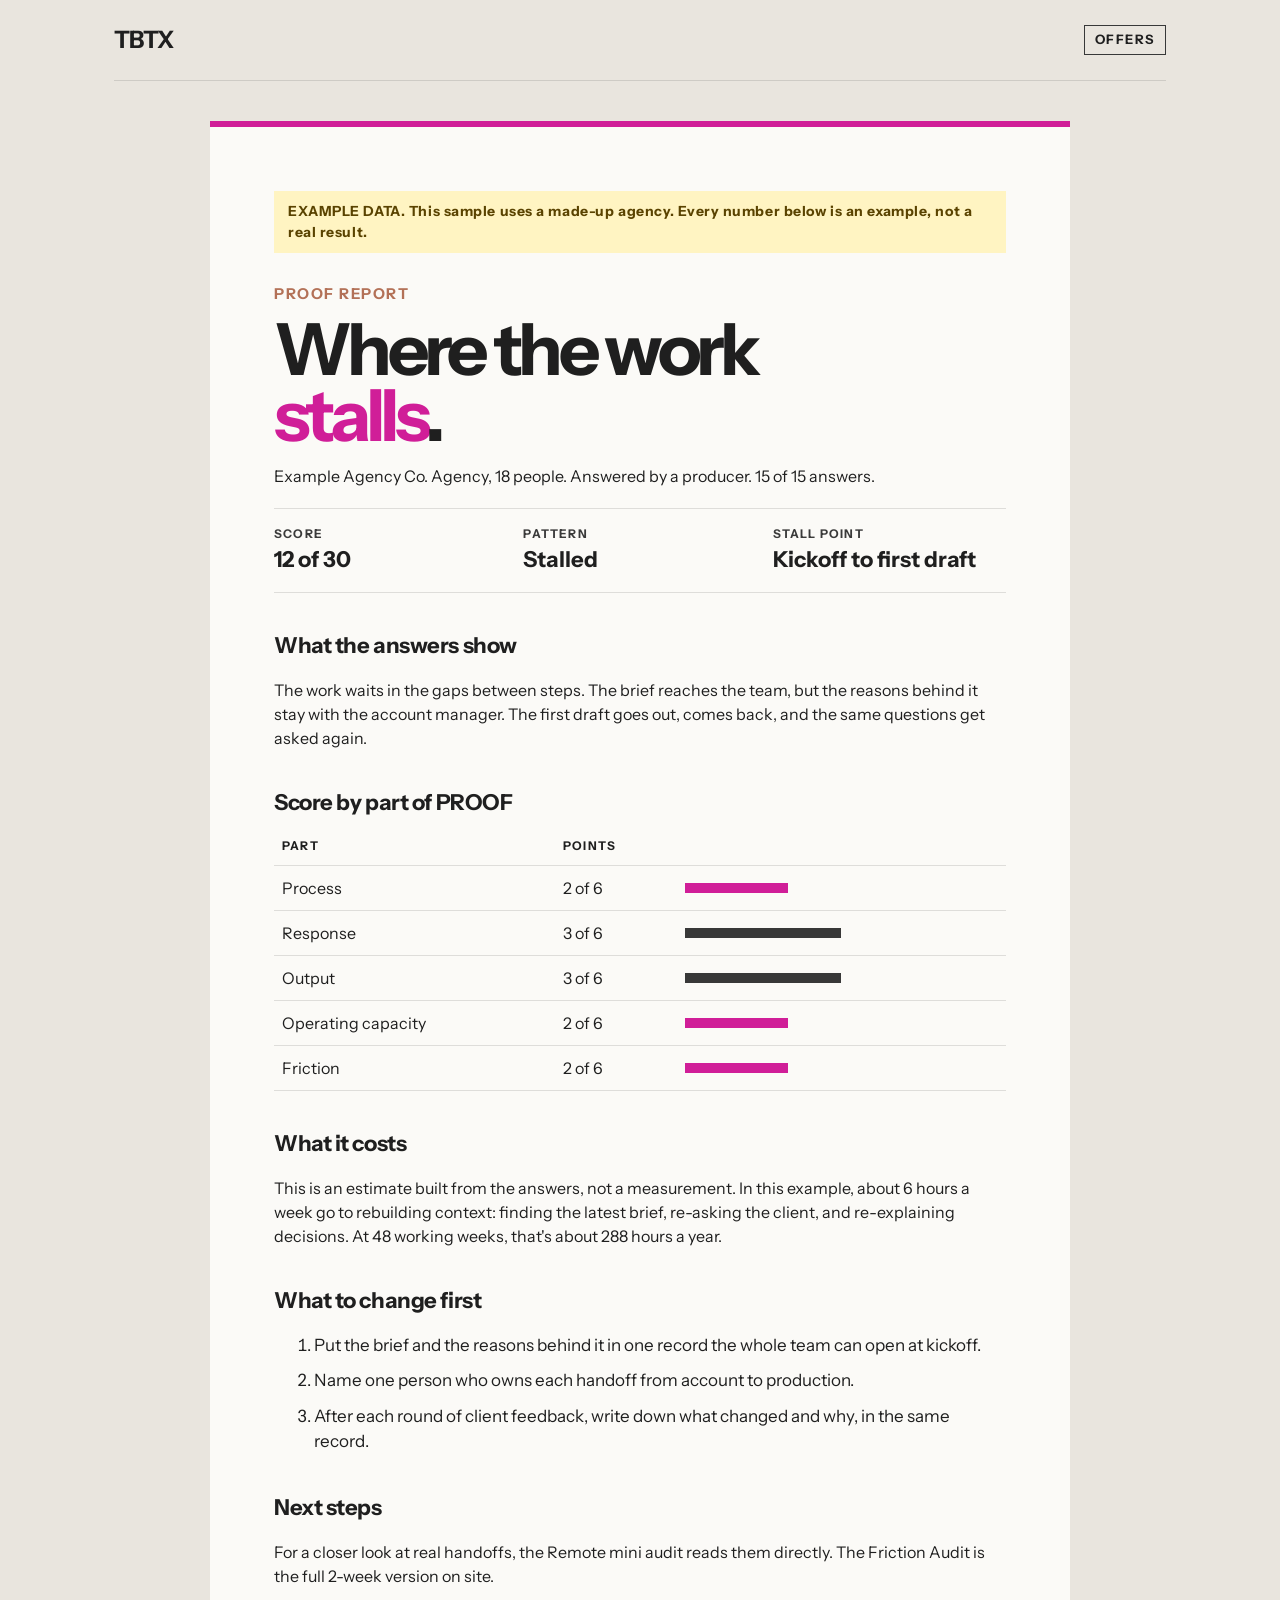
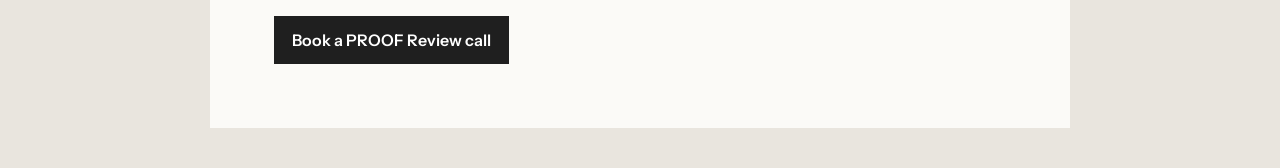
==== sample-report.html @ 3f9a180b "Live backup 2026-10-23 with HANDOFF.md" ====
<!doctype html><html lang="en"><head><meta charset="utf-8"><meta name="viewport" content="width=device-width,initial-scale=1"><title>Sample PROOF report · TBTX</title><link rel="stylesheet" href="style.css"></head><body><div class="wrap">
<div class="bar"><b>TBTX</b><span><a href="/offers/">Offers</a></span></div>
<div class="rep">
<div class="ex">EXAMPLE DATA. This sample uses a made-up agency. Every number below is an example, not a real result.</div>
<div class="no">PROOF REPORT</div>
<h1>Where the work <span class="k">stalls</span>.</h1>
<p>Example Agency Co. Agency, 18 people. Answered by a producer. 15 of 15 answers.</p>
<div class="meta"><div><small>Score</small><strong>12 of 30</strong></div><div><small>Pattern</small><strong>Stalled</strong></div><div><small>Stall point</small><strong>Kickoff to first draft</strong></div></div>

<h3>What the answers show</h3>
<p>The work waits in the gaps between steps. The brief reaches the team, but the reasons behind it stay with the account manager. The first draft goes out, comes back, and the same questions get asked again.</p>

<h3>Score by part of PROOF</h3>
<table><tr><th>Part</th><th>Points</th><th style="width:45%"></th></tr>
<tr><td>Process</td><td>2 of 6</td><td><div class="barv lo" style="width:33%"></div></td></tr>
<tr><td>Response</td><td>3 of 6</td><td><div class="barv" style="width:50%"></div></td></tr>
<tr><td>Output</td><td>3 of 6</td><td><div class="barv" style="width:50%"></div></td></tr>
<tr><td>Operating capacity</td><td>2 of 6</td><td><div class="barv lo" style="width:33%"></div></td></tr>
<tr><td>Friction</td><td>2 of 6</td><td><div class="barv lo" style="width:33%"></div></td></tr></table>

<h3>What it costs</h3>
<p>This is an estimate built from the answers, not a measurement. In this example, about 6 hours a week go to rebuilding context: finding the latest brief, re-asking the client, and re-explaining decisions. At 48 working weeks, that's about 288 hours a year.</p>

<h3>What to change first</h3>
<ol class="do"><li>Put the brief and the reasons behind it in one record the whole team can open at kickoff.</li><li>Name one person who owns each handoff from account to production.</li><li>After each round of client feedback, write down what changed and why, in the same record.</li></ol>

<h3>Next steps</h3>
<p>For a closer look at real handoffs, the Remote mini audit reads them directly. The Friction Audit is the full 2-week version on site.</p>
<a class="btn" href="https://calendar.app.google/GUyyj5aXpiarDWpg6" target="_blank" rel="noopener">Book a PROOF Review call</a>
</div></div></body></html>
---- style.css ----
@import url('https://fonts.googleapis.com/css2?family=Instrument+Sans:wght@400;500;600;700;800&display=swap');
:root{--bg:#E9E5DE;--ink:#1F1F1F;--sub:#3A3A3A;--line:#1F1F1F22;--m:#d01e98;--c:#b37157;--t:#69f2c4;--g:#383838}
*{box-sizing:border-box}body{margin:0;background:var(--bg);color:var(--ink);font-family:"Instrument Sans",Helvetica,Arial,sans-serif;line-height:1.5}
.wrap{max-width:1180px;margin:0 auto;padding:0 clamp(20px,5vw,64px)}
.bar{display:flex;justify-content:space-between;align-items:center;padding:22px 0;border-bottom:1px solid var(--line);font-weight:700}
.bar b{font-size:24px;letter-spacing:-.05em}.bar span{font-size:13px;letter-spacing:.12em;text-transform:uppercase;border:1px solid var(--g);padding:4px 10px}
h1{font-size:clamp(52px,8.5vw,128px);line-height:.92;letter-spacing:-.065em;margin:80px 0 24px;max-width:11ch;font-weight:800}
h2{font-size:clamp(30px,4vw,54px);letter-spacing:-.045em;line-height:1;margin:0 0 14px}
.k{color:var(--m)}.lede{font-size:clamp(19px,1.8vw,24px);max-width:40ch;color:var(--sub);margin:0 0 70px}
.step{display:grid;grid-template-columns:90px 1fr 300px;gap:30px;padding:44px 0;border-top:1px solid var(--line)}
.no{font-size:15px;font-weight:700;color:var(--c);letter-spacing:.1em}
.step p{margin:0 0 10px;color:var(--sub);font-size:18px;max-width:52ch}
.side{border-left:3px solid var(--g);padding-left:18px;font-size:16px}
.price{font-size:30px;font-weight:700;letter-spacing:-.03em}.ph{display:inline-block;font-size:12px;font-weight:700;letter-spacing:.08em;text-transform:uppercase;background:#fff4c2;color:#5a4300;padding:2px 8px;margin:4px 0 10px}
.btn{display:inline-block;margin-top:12px;background:var(--ink);color:#fff;text-decoration:none;padding:12px 18px;font-weight:600}
.btn.alt{background:transparent;color:var(--ink);border:2px solid var(--ink)}
.next{font-size:15px;margin-top:10px}.next b{color:var(--m)}
.big{background:#1F1F1F;color:#F4F1EA;padding:60px clamp(24px,4vw,56px);margin:60px 0}
.big p{color:#E6E1D8;font-size:18px;max-width:60ch}.big .btn{background:#F4F1EA;color:#1F1F1F}.big .btn.alt{background:transparent;color:#F4F1EA;border-color:#F4F1EA}
.big .no{color:var(--t)}
footer{padding:40px 0 70px;font-size:14px;border-top:1px solid var(--line);color:var(--sub)}
.flow{display:flex;flex-wrap:nowrap;gap:8px;margin:0 0 50px;font-weight:600;font-size:14px;line-height:1.2}.flow i{font-style:normal;border:1px solid var(--g);padding:8px 10px;flex:1 1 0;display:flex;align-items:center;justify-content:center;text-align:center;min-height:54px}.flow i.on{border-color:var(--m);color:var(--m)}
@media(max-width:860px){.step{grid-template-columns:1fr;gap:12px}}
/* report */
.rep{background:#FBFAF7;max-width:860px;margin:40px auto;padding:clamp(28px,5vw,64px);border-top:6px solid var(--m)}
.ex{background:#fff4c2;color:#5a4300;font-weight:700;padding:10px 14px;margin-bottom:30px;font-size:14px;letter-spacing:.04em}
.rep h1{font-size:clamp(40px,6vw,72px);margin:10px 0 16px}.rep h3{font-size:22px;letter-spacing:-.02em;margin:36px 0 8px}
.meta{display:grid;grid-template-columns:repeat(3,1fr);gap:16px;border-top:1px solid var(--line);border-bottom:1px solid var(--line);padding:16px 0;margin:20px 0}
.meta small{display:block;font-size:12px;letter-spacing:.1em;text-transform:uppercase;color:var(--sub);font-weight:700}.meta strong{font-size:22px}
table{width:100%;border-collapse:collapse;font-size:16px}td,th{text-align:left;padding:10px 8px;border-bottom:1px solid var(--line)}th{font-size:12px;letter-spacing:.1em;text-transform:uppercase}
.barv{height:10px;background:var(--g)}.barv.lo{background:var(--m)}
ol.do li{margin-bottom:10px;font-size:17px}

.fmt{font-weight:600;margin-bottom:6px}.big .btn{margin-right:10px}
@media(max-width:860px){.flow{flex-wrap:wrap}.flow i{flex:1 1 40%}}
.btn.buy{background:#d01e98;color:#fff}.side .btn{margin-right:8px}
.bar a{color:inherit;text-decoration:none}.bar span{display:flex;gap:6px;align-items:center}


/* Context Keystones (mobile first) */
.ks-offer{padding:40px 0 10px}
.ks-kicker{font-size:13px;font-weight:700;letter-spacing:.14em;text-transform:uppercase;color:var(--m);margin:0 0 14px}
.ks-offer h1{font-size:clamp(36px,9vw,96px);max-width:16ch;margin:0 0 22px}
.ks-offer .lede{margin:0 0 40px}
.ks-grid{display:grid;grid-template-columns:1fr;gap:0}
.ks-part{border-top:1px solid var(--line);padding:24px 0}
.ks-part p{margin:0;color:var(--sub);font-size:18px;max-width:52ch}
.ks-part h2{margin:6px 0 10px}
.ks-sum{font-size:clamp(19px,2vw,24px);max-width:48ch;margin:30px 0 20px;border-top:1px solid var(--line);padding-top:30px}
.ks-bridge{font-size:18px;color:var(--sub);max-width:52ch;margin:0 0 26px}
.ks-payoff{font-size:clamp(34px,6vw,64px);font-weight:800;letter-spacing:-.05em;line-height:1;margin:0 0 6px}
.ks-back{font-weight:600;margin:0 0 40px}
.ks-buy{border-left:3px solid var(--g);padding-left:18px;margin:0 0 20px;max-width:560px}
.ks-how{font-size:17px;color:var(--sub);margin:0 0 18px}
.ks-price p{margin:0}
.ks-label{font-size:13px;font-weight:700;letter-spacing:.12em;text-transform:uppercase;color:var(--c)}
.ks-amount{font-size:34px;font-weight:800;letter-spacing:-.04em;line-height:1.1}
.ks-amount s{font-size:22px;font-weight:600;color:var(--sub);text-decoration-thickness:2px}
.ks-once{font-size:16px;font-weight:600;letter-spacing:0;color:var(--sub)}
.ks-terms{font-size:16px;font-weight:600}
.ks-left{font-size:15px;color:var(--m);font-weight:700;margin-top:4px!important}
.ks-buy .btn{margin-right:8px}
@media(min-width:860px){.ks-offer{padding-top:70px}.ks-grid{grid-template-columns:1fr 1fr;column-gap:48px}}
@media(max-width:420px){.ks-buy .btn{display:block;text-align:center;margin-right:0}}
.tiers{display:grid;grid-template-columns:1fr;gap:0;margin:30px 0 20px}
.tier{border-top:1px solid var(--line);padding:30px 0}
.tier h2{margin:6px 0 12px}
.tier p{color:var(--sub);font-size:18px;max-width:52ch;margin:0 0 12px}
.tier .tier-how{font-size:16px}
.tier .tier-price{color:inherit;font-size:17px;font-weight:700;margin:18px 0 14px}
@media(min-width:860px){.tiers{grid-template-columns:1fr 1fr;column-gap:48px}}
@media(max-width:420px){.tier .btn{display:block;text-align:center}}
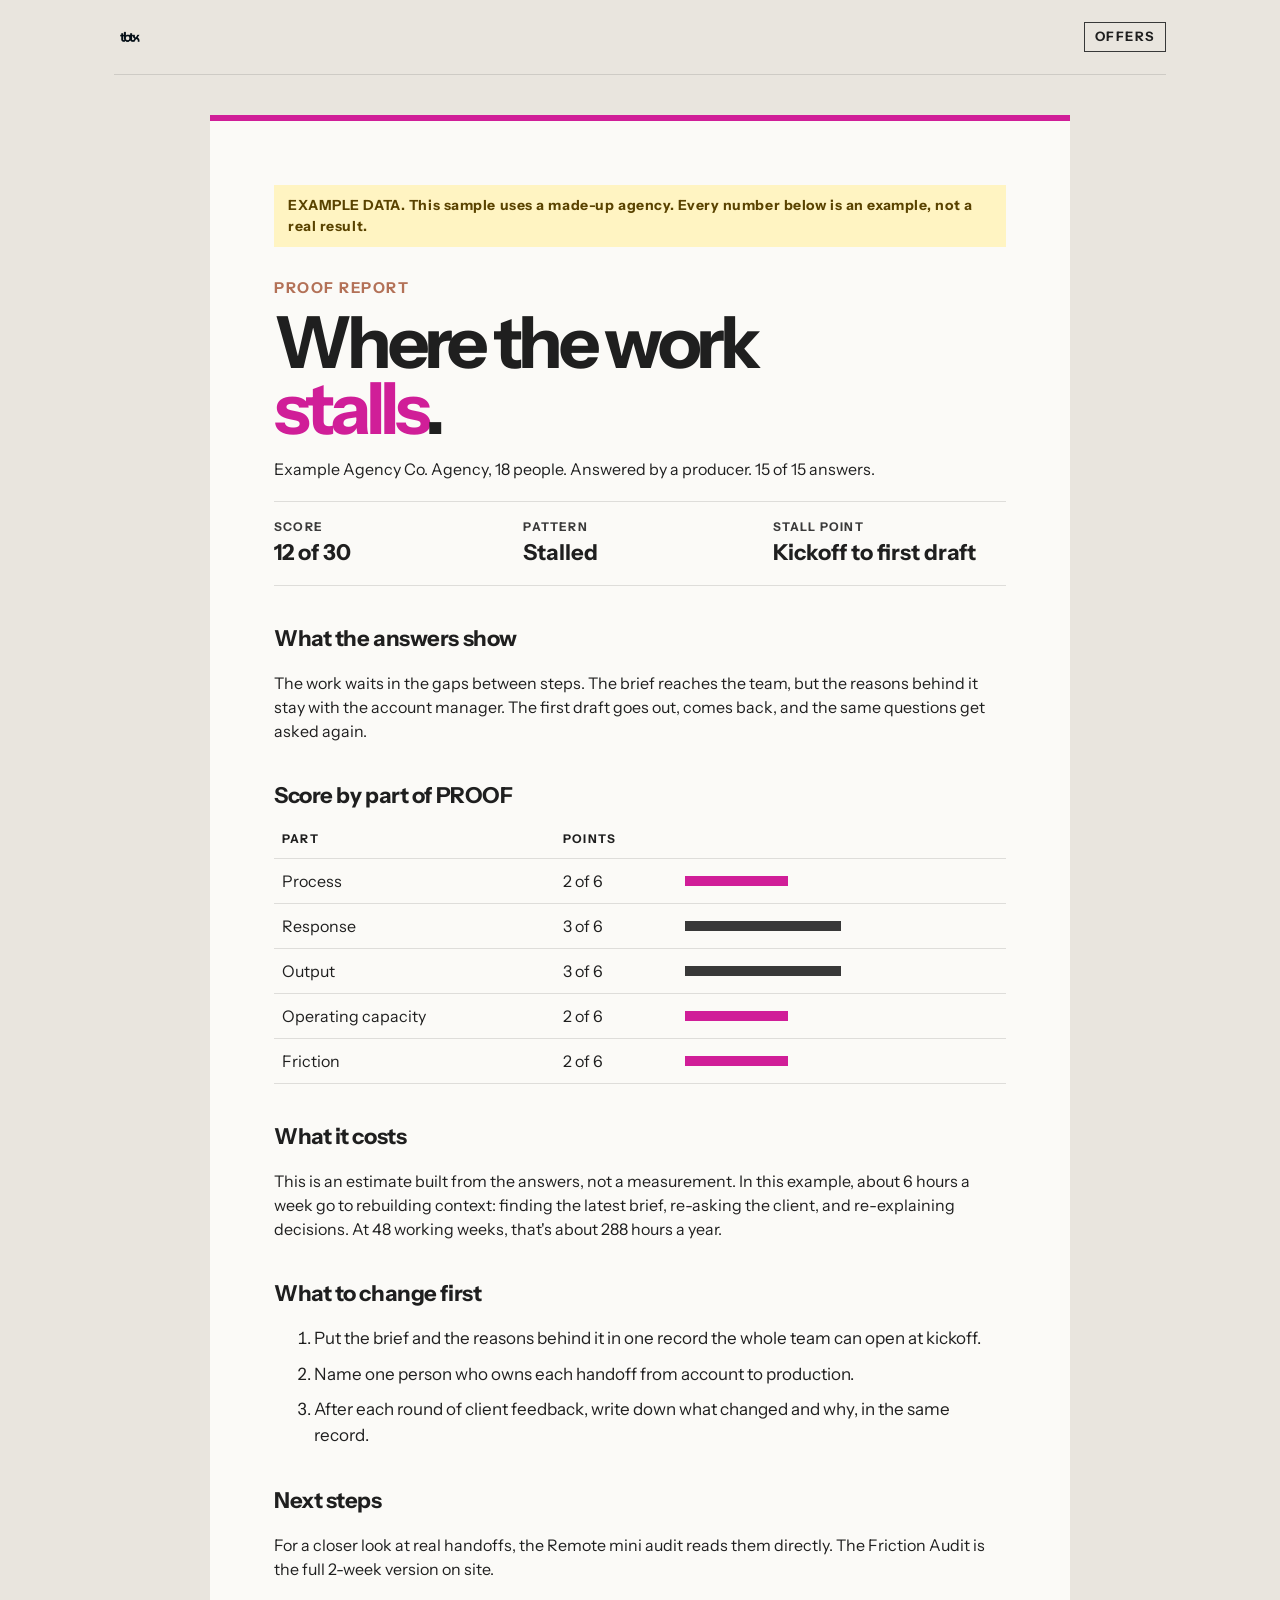
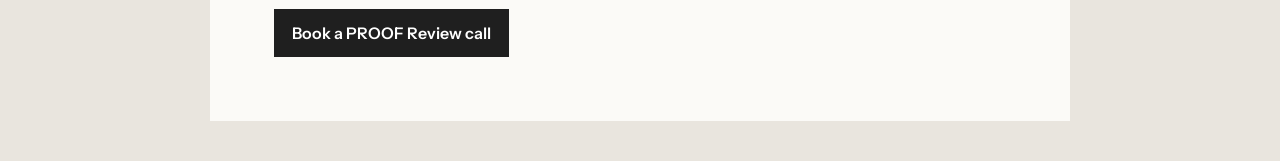
==== commit 12f52a6d: "Approved logo files; swap typed/old wordmarks for the correct logo per background; remove BizBuilder" ====
--- a/sample-report.html
+++ b/sample-report.html
@@ -1,5 +1,5 @@
 <!doctype html><html lang="en"><head><meta charset="utf-8"><meta name="viewport" content="width=device-width,initial-scale=1"><title>Sample PROOF report · TBTX</title><link rel="stylesheet" href="style.css"></head><body><div class="wrap">
-<div class="bar"><b>TBTX</b><span><a href="/offers/">Offers</a></span></div>
+<div class="bar"><img src="brand/tbtx-black.png" alt="TransformBy10X" width="431" height="348" style="height:26px;width:auto;display:block"><span><a href="/offers/">Offers</a></span></div>
 <div class="rep">
 <div class="ex">EXAMPLE DATA. This sample uses a made-up agency. Every number below is an example, not a real result.</div>
 <div class="no">PROOF REPORT</div>
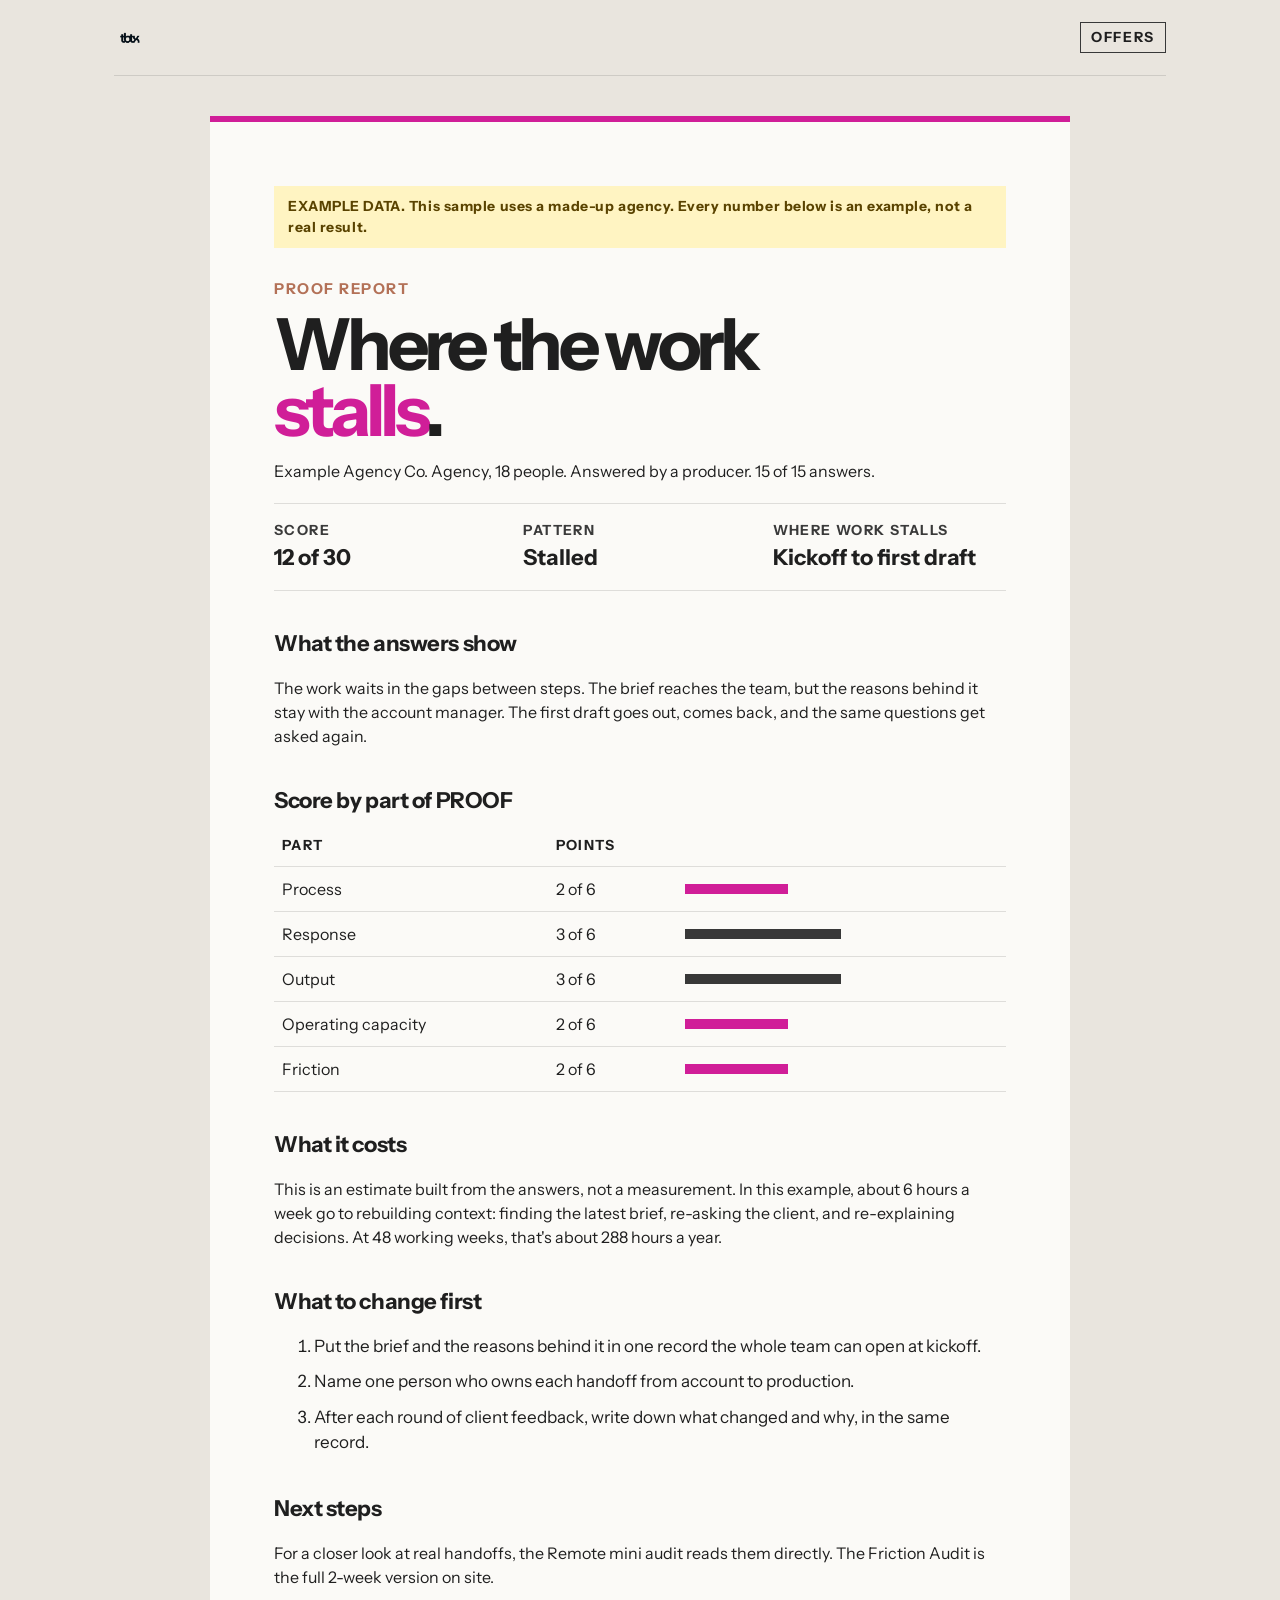
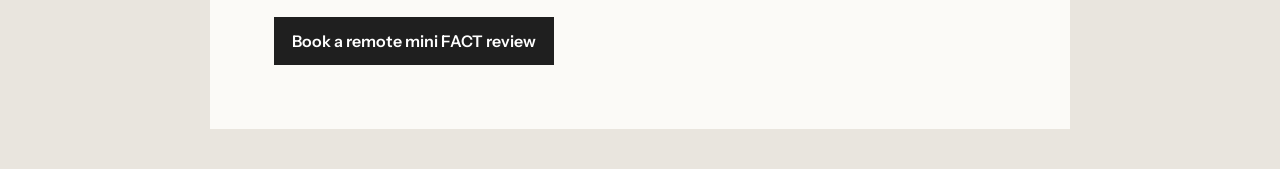
==== commit 9eed4ccf: "Offers audit fixes: type floor, Work with Erik menu link, FACT spelled out, mini FACT checkout" ====
--- a/sample-report.html
+++ b/sample-report.html
@@ -5,7 +5,7 @@
 <div class="no">PROOF REPORT</div>
 <h1>Where the work <span class="k">stalls</span>.</h1>
 <p>Example Agency Co. Agency, 18 people. Answered by a producer. 15 of 15 answers.</p>
-<div class="meta"><div><small>Score</small><strong>12 of 30</strong></div><div><small>Pattern</small><strong>Stalled</strong></div><div><small>Stall point</small><strong>Kickoff to first draft</strong></div></div>
+<div class="meta"><div><small>Score</small><strong>12 of 30</strong></div><div><small>Pattern</small><strong>Stalled</strong></div><div><small>Where work stalls</small><strong>Kickoff to first draft</strong></div></div>
 
 <h3>What the answers show</h3>
 <p>The work waits in the gaps between steps. The brief reaches the team, but the reasons behind it stay with the account manager. The first draft goes out, comes back, and the same questions get asked again.</p>
@@ -26,5 +26,5 @@
 
 <h3>Next steps</h3>
 <p>For a closer look at real handoffs, the Remote mini audit reads them directly. The Friction Audit is the full 2-week version on site.</p>
-<a class="btn" href="https://calendar.app.google/GUyyj5aXpiarDWpg6" target="_blank" rel="noopener">Book a PROOF Review call</a>
+<a class="btn" href="https://buy.stripe.com/8x29ASfUzdMW0Px7JUc3m08" target="_blank" rel="noopener">Book a remote mini FACT review</a>
 </div></div></body></html>
--- a/style.css
+++ b/style.css
@@ -3,15 +3,15 @@
 *{box-sizing:border-box}body{margin:0;background:var(--bg);color:var(--ink);font-family:"Instrument Sans",Helvetica,Arial,sans-serif;line-height:1.5}
 .wrap{max-width:1180px;margin:0 auto;padding:0 clamp(20px,5vw,64px)}
 .bar{display:flex;justify-content:space-between;align-items:center;padding:22px 0;border-bottom:1px solid var(--line);font-weight:700}
-.bar b{font-size:24px;letter-spacing:-.05em}.bar span{font-size:13px;letter-spacing:.12em;text-transform:uppercase;border:1px solid var(--g);padding:4px 10px}
-h1{font-size:clamp(52px,8.5vw,128px);line-height:.92;letter-spacing:-.065em;margin:80px 0 24px;max-width:11ch;font-weight:800}
-h2{font-size:clamp(30px,4vw,54px);letter-spacing:-.045em;line-height:1;margin:0 0 14px}
-.k{color:var(--m)}.lede{font-size:clamp(19px,1.8vw,24px);max-width:40ch;color:var(--sub);margin:0 0 70px}
+.bar b{font-size:24px;letter-spacing:-.05em}.bar span{font-size:14px;letter-spacing:.12em;text-transform:uppercase;border:1px solid var(--g);padding:4px 10px}
+h1{font-size:max(14px,clamp(52px,8.5vw,128px));line-height:.92;letter-spacing:-.065em;margin:80px 0 24px;max-width:11ch;font-weight:800}
+h2{font-size:max(14px,clamp(30px,4vw,54px));letter-spacing:-.045em;line-height:1;margin:0 0 14px}
+.k{color:var(--m)}.lede{font-size:max(14px,clamp(19px,1.8vw,24px));max-width:40ch;color:var(--sub);margin:0 0 70px}
 .step{display:grid;grid-template-columns:90px 1fr 300px;gap:30px;padding:44px 0;border-top:1px solid var(--line)}
 .no{font-size:15px;font-weight:700;color:var(--c);letter-spacing:.1em}
 .step p{margin:0 0 10px;color:var(--sub);font-size:18px;max-width:52ch}
 .side{border-left:3px solid var(--g);padding-left:18px;font-size:16px}
-.price{font-size:30px;font-weight:700;letter-spacing:-.03em}.ph{display:inline-block;font-size:12px;font-weight:700;letter-spacing:.08em;text-transform:uppercase;background:#fff4c2;color:#5a4300;padding:2px 8px;margin:4px 0 10px}
+.price{font-size:30px;font-weight:700;letter-spacing:-.03em}.ph{display:inline-block;font-size:14px;font-weight:700;letter-spacing:.08em;text-transform:uppercase;background:#fff4c2;color:#5a4300;padding:2px 8px;margin:4px 0 10px}
 .btn{display:inline-block;margin-top:12px;background:var(--ink);color:#fff;text-decoration:none;padding:12px 18px;font-weight:600}
 .btn.alt{background:transparent;color:var(--ink);border:2px solid var(--ink)}
 .next{font-size:15px;margin-top:10px}.next b{color:var(--m)}
@@ -24,10 +24,10 @@
 /* report */
 .rep{background:#FBFAF7;max-width:860px;margin:40px auto;padding:clamp(28px,5vw,64px);border-top:6px solid var(--m)}
 .ex{background:#fff4c2;color:#5a4300;font-weight:700;padding:10px 14px;margin-bottom:30px;font-size:14px;letter-spacing:.04em}
-.rep h1{font-size:clamp(40px,6vw,72px);margin:10px 0 16px}.rep h3{font-size:22px;letter-spacing:-.02em;margin:36px 0 8px}
+.rep h1{font-size:max(14px,clamp(40px,6vw,72px));margin:10px 0 16px}.rep h3{font-size:22px;letter-spacing:-.02em;margin:36px 0 8px}
 .meta{display:grid;grid-template-columns:repeat(3,1fr);gap:16px;border-top:1px solid var(--line);border-bottom:1px solid var(--line);padding:16px 0;margin:20px 0}
-.meta small{display:block;font-size:12px;letter-spacing:.1em;text-transform:uppercase;color:var(--sub);font-weight:700}.meta strong{font-size:22px}
-table{width:100%;border-collapse:collapse;font-size:16px}td,th{text-align:left;padding:10px 8px;border-bottom:1px solid var(--line)}th{font-size:12px;letter-spacing:.1em;text-transform:uppercase}
+.meta small{display:block;font-size:14px;letter-spacing:.1em;text-transform:uppercase;color:var(--sub);font-weight:700}.meta strong{font-size:22px}
+table{width:100%;border-collapse:collapse;font-size:16px}td,th{text-align:left;padding:10px 8px;border-bottom:1px solid var(--line)}th{font-size:14px;letter-spacing:.1em;text-transform:uppercase}
 .barv{height:10px;background:var(--g)}.barv.lo{background:var(--m)}
 ol.do li{margin-bottom:10px;font-size:17px}
 
@@ -39,21 +39,21 @@
 
 /* Context Keystones (mobile first) */
 .ks-offer{padding:40px 0 10px}
-.ks-kicker{font-size:13px;font-weight:700;letter-spacing:.14em;text-transform:uppercase;color:var(--m);margin:0 0 14px}
-.ks-offer h1{font-size:clamp(36px,9vw,96px);max-width:16ch;margin:0 0 22px}
+.ks-kicker{font-size:14px;font-weight:700;letter-spacing:.14em;text-transform:uppercase;color:var(--m);margin:0 0 14px}
+.ks-offer h1{font-size:max(14px,clamp(36px,9vw,96px));max-width:16ch;margin:0 0 22px}
 .ks-offer .lede{margin:0 0 40px}
 .ks-grid{display:grid;grid-template-columns:1fr;gap:0}
 .ks-part{border-top:1px solid var(--line);padding:24px 0}
 .ks-part p{margin:0;color:var(--sub);font-size:18px;max-width:52ch}
 .ks-part h2{margin:6px 0 10px}
-.ks-sum{font-size:clamp(19px,2vw,24px);max-width:48ch;margin:30px 0 20px;border-top:1px solid var(--line);padding-top:30px}
+.ks-sum{font-size:max(14px,clamp(19px,2vw,24px));max-width:48ch;margin:30px 0 20px;border-top:1px solid var(--line);padding-top:30px}
 .ks-bridge{font-size:18px;color:var(--sub);max-width:52ch;margin:0 0 26px}
-.ks-payoff{font-size:clamp(34px,6vw,64px);font-weight:800;letter-spacing:-.05em;line-height:1;margin:0 0 6px}
+.ks-payoff{font-size:max(14px,clamp(34px,6vw,64px));font-weight:800;letter-spacing:-.05em;line-height:1;margin:0 0 6px}
 .ks-back{font-weight:600;margin:0 0 40px}
 .ks-buy{border-left:3px solid var(--g);padding-left:18px;margin:0 0 20px;max-width:560px}
 .ks-how{font-size:17px;color:var(--sub);margin:0 0 18px}
 .ks-price p{margin:0}
-.ks-label{font-size:13px;font-weight:700;letter-spacing:.12em;text-transform:uppercase;color:var(--c)}
+.ks-label{font-size:14px;font-weight:700;letter-spacing:.12em;text-transform:uppercase;color:var(--c)}
 .ks-amount{font-size:34px;font-weight:800;letter-spacing:-.04em;line-height:1.1}
 .ks-amount s{font-size:22px;font-weight:600;color:var(--sub);text-decoration-thickness:2px}
 .ks-once{font-size:16px;font-weight:600;letter-spacing:0;color:var(--sub)}
